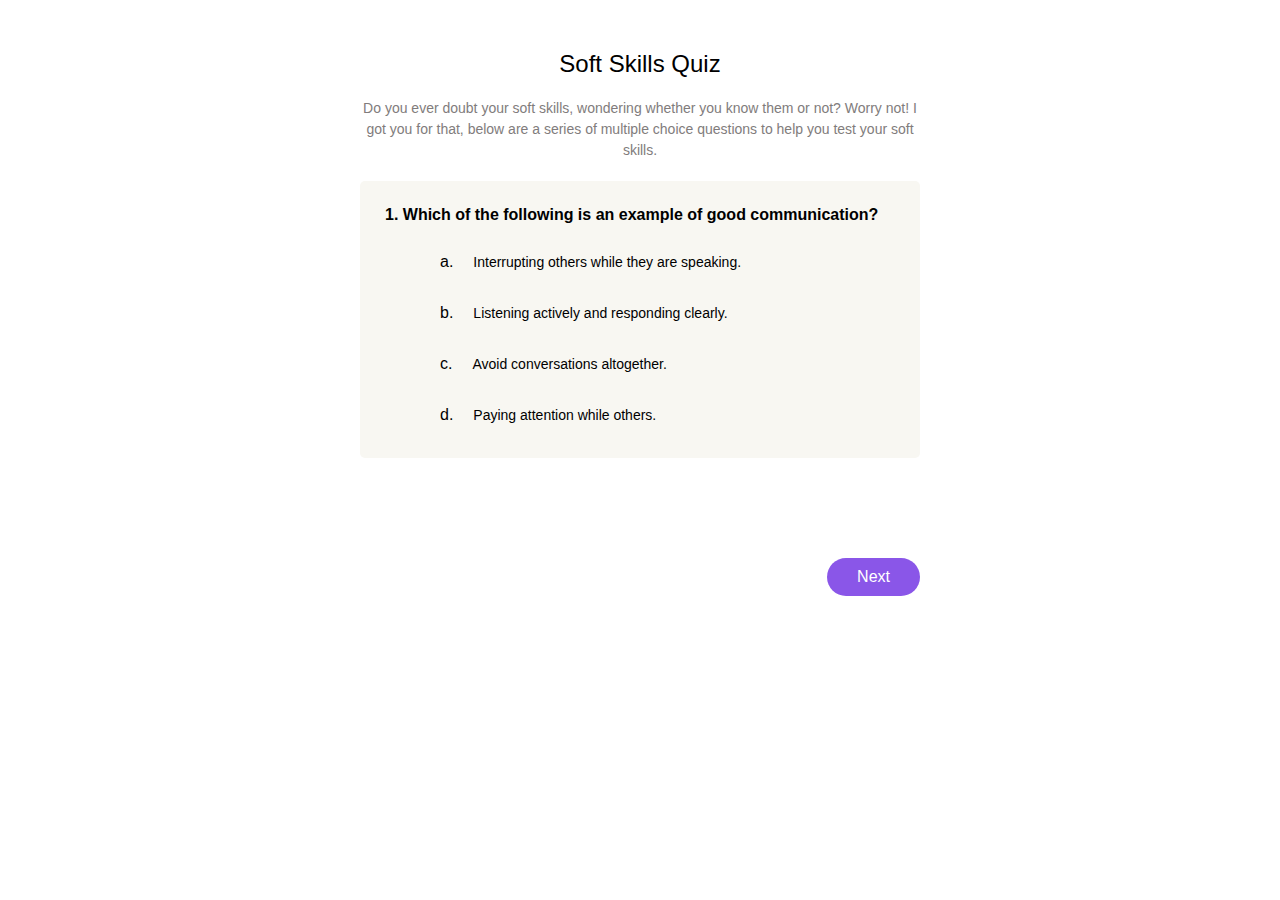
==== quiz1.html @ 85fb12f3 "All commit" ====
<!DOCTYPE html>
<html lang="en">
<head>
    <meta charset="UTF-8">
    <meta name="viewport" content="width=device-width, initial-scale=1.0">
    <title>Soft Skills Quiz</title>
    <style>
        * {
            margin: 0;
            padding: 0;
            box-sizing: border-box;
            font-family: Arial, sans-serif;
        }

        body {
            background-color: #ffffff;
        }

        .container {
            max-width: 600px;
            margin: 30px auto;
            padding: 20px;
        }

        h1 {
            text-align: center;
            margin-bottom: 20px;
            font-size: 24px;
            font-weight: normal;
        }

        .intro-text {
            text-align: center;
            margin-bottom: 20px;
            font-size: 14px;
            line-height: 1.5;
            color: #817C7C;
        }

        .question-box {
            background-color: #f8f7f2;
            padding: 25px;
            border-radius: 5px;
            margin-bottom: 20px;
        }

        .question {
            font-weight: bold;
            margin-bottom: 20px;
        }

        .options {
            display: flex;
            flex-direction: column;
            gap: 15px;
            margin-left: 50px;
        }

        .option {
            display: flex;
            align-items: center;
            gap: 10px;
            cursor: pointer;
            padding: 5px;
        }

        .option input {
            display: none;
        }

        .option-label {
            font-size: 14px;
            padding: 5px 10px;
            border-radius: 5px;
        }

        .option.selected .option-label {
            background-color: #d3d3d3;
        }

        .option.correct .option-label {
            background-color: #8ac926;
            color: white;
        }

        .option.wrong .option-label {
            background-color: #ff595e;
            color: white;
        }

        .button-container {
            display: flex;
            justify-content: flex-end;
        }

        .next-button {
            background-color: #8a56e8;
            color: white;
            border: none;
            border-radius: 20px;
            padding: 10px 30px;
            font-size: 16px;
            cursor: pointer;
            text-decoration: none;
            display: inline-block;
            text-align: center;
            margin-top: 5rem;
        }

        .next-button:hover {
            background-color: #7645d9;
        }
    </style>
</head>
<body>
    <div class="container">
        <h1>Soft Skills Quiz</h1>
        <p class="intro-text">
            Do you ever doubt your soft skills, wondering whether you know them or not? Worry not! I got you for that, 
            below are a series of multiple choice questions to help you test your soft skills.
        </p>

        <div class="question-box">
            <p class="question">1. Which of the following is an example of good communication?</p>
            <div class="options">
                <div class="option" onclick="selectOption(this, false)">
                    <span>a.</span>
                    <span class="option-label">Interrupting others while they are speaking.</span>
                </div>
                <div class="option" onclick="selectOption(this, true)">
                    <span>b.</span>
                    <span class="option-label">Listening actively and responding clearly.</span>
                </div>
                <div class="option" onclick="selectOption(this, false)">
                    <span>c.</span>
                    <span class="option-label">Avoid conversations altogether.</span>
                </div>
                <div class="option" onclick="selectOption(this, false)">
                    <span>d.</span>
                    <span class="option-label">Paying attention while others.</span>
                </div>
            </div>
        </div>
        <div class="button-container">
            <button class="next-button" onclick="location.href='quiz2.html'">Next</button>
        </div>
    </div>

    <script>
        function selectOption(selectedOption, isCorrect) {
            // Remove previous selections
            document.querySelectorAll('.option').forEach(option => {
                option.classList.remove('selected', 'correct', 'wrong');
            });
            
            // Apply correct or wrong class
            selectedOption.classList.add('selected');
            if (isCorrect) {
                selectedOption.classList.add('correct');
            } else {
                selectedOption.classList.add('wrong');
            }
        }
    </script>
</body>
</html>
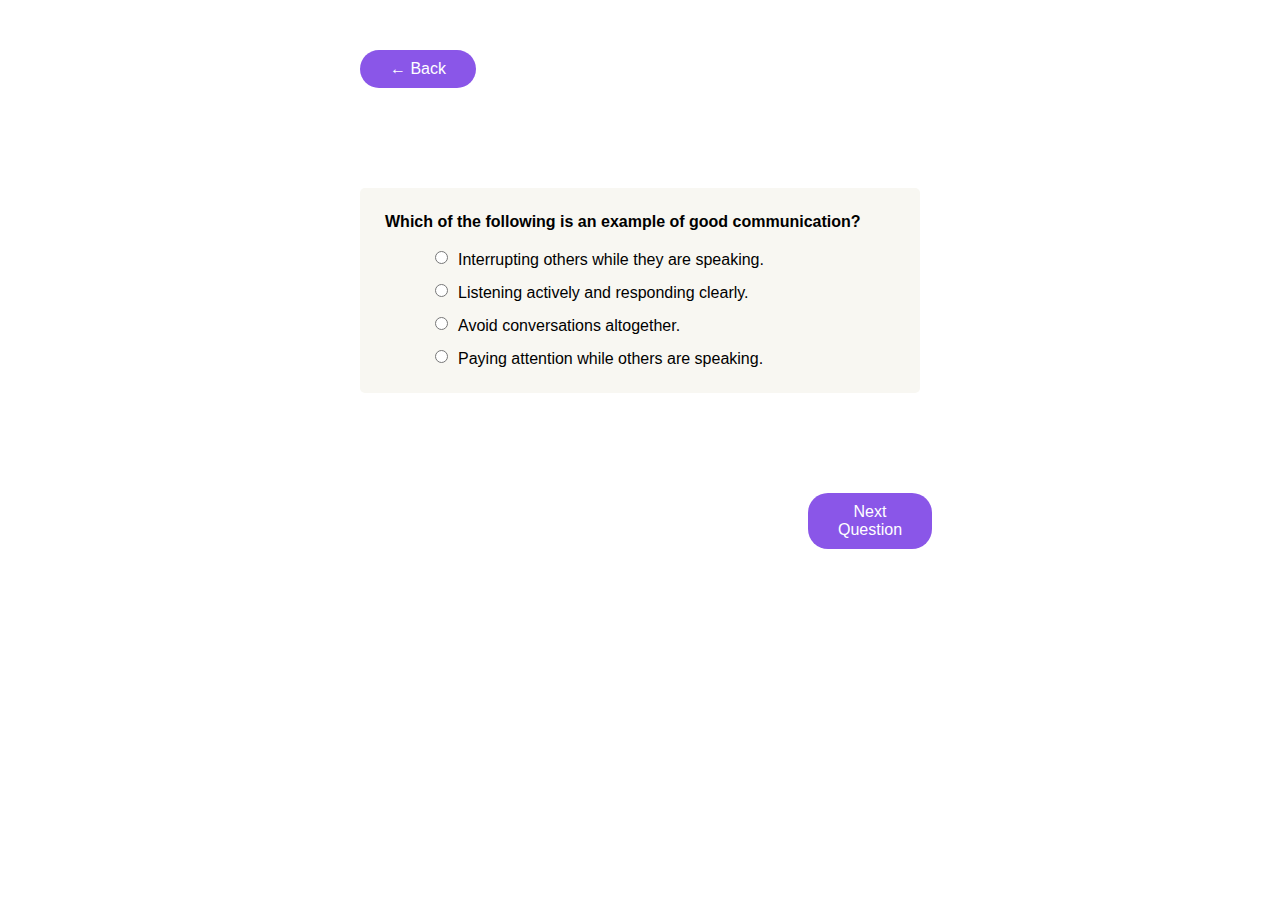
==== commit a409369d: "All commit" ====
--- a/quiz1.html
+++ b/quiz1.html
@@ -20,6 +20,7 @@
             max-width: 600px;
             margin: 30px auto;
             padding: 20px;
+            position: relative;
         }
 
         h1 {
@@ -34,7 +35,6 @@
             margin-bottom: 20px;
             font-size: 14px;
             line-height: 1.5;
-            color: #817C7C;
         }
 
         .question-box {
@@ -42,6 +42,7 @@
             padding: 25px;
             border-radius: 5px;
             margin-bottom: 20px;
+            margin-top: 100px;
         }
 
         .question {
@@ -58,42 +59,21 @@
 
         .option {
             display: flex;
-            align-items: center;
+            align-items: flex-start;
             gap: 10px;
-            cursor: pointer;
-            padding: 5px;
-        }
-
-        .option input {
-            display: none;
         }
 
         .option-label {
             font-size: 14px;
-            padding: 5px 10px;
-            border-radius: 5px;
-        }
-
-        .option.selected .option-label {
-            background-color: #d3d3d3;
-        }
-
-        .option.correct .option-label {
-            background-color: #8ac926;
-            color: white;
-        }
-
-        .option.wrong .option-label {
-            background-color: #ff595e;
-            color: white;
         }
 
         .button-container {
             display: flex;
-            justify-content: flex-end;
-        }
-
-        .next-button {
+            justify-content: space-between;
+            margin-top: 10px;
+        }
+
+        .back-button {
             background-color: #8a56e8;
             color: white;
             border: none;
@@ -104,63 +84,159 @@
             text-decoration: none;
             display: inline-block;
             text-align: center;
+        }
+        .next-button{
+            background-color: #8a56e8;
+            color: white;
+            border: none;
+            border-radius: 20px;
+            padding: 10px 30px;
+            font-size: 16px;
+            cursor: pointer;
+            margin-left: 28rem;
             margin-top: 5rem;
         }
 
-        .next-button:hover {
+        .back-button:hover, .next-button:hover {
             background-color: #7645d9;
         }
+
+        .feedback {
+            margin-top: 20px;
+            font-size: 14px;
+        }
+
     </style>
 </head>
 <body>
     <div class="container">
-        <h1>Soft Skills Quiz</h1>
-        <p class="intro-text">
-            Do you ever doubt your soft skills, wondering whether you know them or not? Worry not! I got you for that, 
-            below are a series of multiple choice questions to help you test your soft skills.
-        </p>
-
-        <div class="question-box">
-            <p class="question">1. Which of the following is an example of good communication?</p>
-            <div class="options">
-                <div class="option" onclick="selectOption(this, false)">
-                    <span>a.</span>
-                    <span class="option-label">Interrupting others while they are speaking.</span>
-                </div>
-                <div class="option" onclick="selectOption(this, true)">
-                    <span>b.</span>
-                    <span class="option-label">Listening actively and responding clearly.</span>
-                </div>
-                <div class="option" onclick="selectOption(this, false)">
-                    <span>c.</span>
-                    <span class="option-label">Avoid conversations altogether.</span>
-                </div>
-                <div class="option" onclick="selectOption(this, false)">
-                    <span>d.</span>
-                    <span class="option-label">Paying attention while others.</span>
-                </div>
+        <a href="quiz1.html" class="back-button">&#8592; Back</a>
+        
+        <div class="question-box" id="questionBox">
+            <p class="question" id="question">Question will appear here</p>
+            <div class="options" id="options">
+                <!-- Options will be injected here -->
             </div>
         </div>
+
         <div class="button-container">
-            <button class="next-button" onclick="location.href='quiz2.html'">Next</button>
+            <button class="next-button" id="nextButton" onclick="nextQuestion()" disabled>Next Question</button>
+        </div>
+
+        <div class="feedback" id="feedback"></div>
+        <div class="score-container" id="scoreContainer" style="display:none;">
+            <p>Your score is: <span id="score"></span></p>
         </div>
     </div>
 
     <script>
-        function selectOption(selectedOption, isCorrect) {
-            // Remove previous selections
-            document.querySelectorAll('.option').forEach(option => {
-                option.classList.remove('selected', 'correct', 'wrong');
+        // Quiz data for each question
+        const quizData = [
+            {
+                question: "Which of the following is an example of good communication?",
+                options: [
+                    "Interrupting others while they are speaking.",
+                    "Listening actively and responding clearly.",
+                    "Avoid conversations altogether.",
+                    "Paying attention while others are speaking."
+                ],
+                correctAnswer: 1 // Index of correct answer
+            },
+            {
+                question: "What do you understand by effective communication?",
+                options: [
+                    "Giving feedback.",
+                    "Communicating with people effectively.",
+                    "Understanding what people need and provide.",
+                    "Understanding clearly and giving feedback on time."
+                ],
+                correctAnswer: 1
+            },
+            // Add more questions as needed
+        ];
+
+        // Initialize variables
+        let currentQuestionIndex = 0;
+        let score = 0;
+        const nextButton = document.getElementById("nextButton");
+        const feedbackElement = document.getElementById("feedback");
+        const scoreElement = document.getElementById("score");
+        const scoreContainer = document.getElementById("scoreContainer");
+
+        // Function to load the current question
+        function loadQuestion() {
+            const currentQuestion = quizData[currentQuestionIndex];
+            document.getElementById("question").innerText = currentQuestion.question;
+
+            // Display options
+            const optionsElement = document.getElementById("options");
+            optionsElement.innerHTML = ""; // Clear previous options
+            currentQuestion.options.forEach((option, index) => {
+                const optionLabel = document.createElement('label');
+                optionLabel.classList.add('option');
+
+                const radioInput = document.createElement('input');
+                radioInput.type = 'radio';
+                radioInput.name = 'answer';
+                radioInput.value = index;
+                radioInput.onclick = enableNextButton;
+
+                optionLabel.appendChild(radioInput);
+                optionLabel.appendChild(document.createTextNode(option));
+                optionsElement.appendChild(optionLabel);
             });
-            
-            // Apply correct or wrong class
-            selectedOption.classList.add('selected');
-            if (isCorrect) {
-                selectedOption.classList.add('correct');
+
+            // Reset feedback and disable the next button initially
+            feedbackElement.innerHTML = "";
+            nextButton.disabled = true;
+        }
+
+        // Enable the "Next Question" button when the user selects an answer
+        function enableNextButton() {
+            nextButton.disabled = false;
+            feedbackElement.innerHTML = "";
+        }
+
+        // Check if the selected answer is correct
+        function checkAnswer(selectedAnswer) {
+            const correctAnswer = quizData[currentQuestionIndex].correctAnswer;
+            if (selectedAnswer == correctAnswer) {
+                score++;
+                feedbackElement.innerHTML = "Correct!";
             } else {
-                selectedOption.classList.add('wrong');
+                feedbackElement.innerHTML = "Incorrect!";
             }
         }
+
+        // Function to proceed to the next question
+        function nextQuestion() {
+            const selectedOption = document.querySelector('input[name="answer"]:checked');
+            if (!selectedOption) return; // Ensure an answer is selected
+
+            const selectedAnswer = parseInt(selectedOption.value);
+            checkAnswer(selectedAnswer);
+
+            // Move to the next question
+            currentQuestionIndex++;
+
+            if (currentQuestionIndex < quizData.length) {
+                setTimeout(loadQuestion, 1000); // Wait before loading next question
+            } else {
+                showFinalScore();
+            }
+        }
+
+        // Function to display the final score
+        function showFinalScore() {
+            document.getElementById("question").innerText = "Quiz Completed!";
+            document.getElementById("options").innerHTML = "";
+            nextButton.style.display = "none"; // Hide the next button
+            scoreElement.innerText = score;
+            scoreContainer.style.display = "block"; // Show final score
+        }
+
+        // Initial load
+        loadQuestion();
     </script>
 </body>
-</html>+</html>
